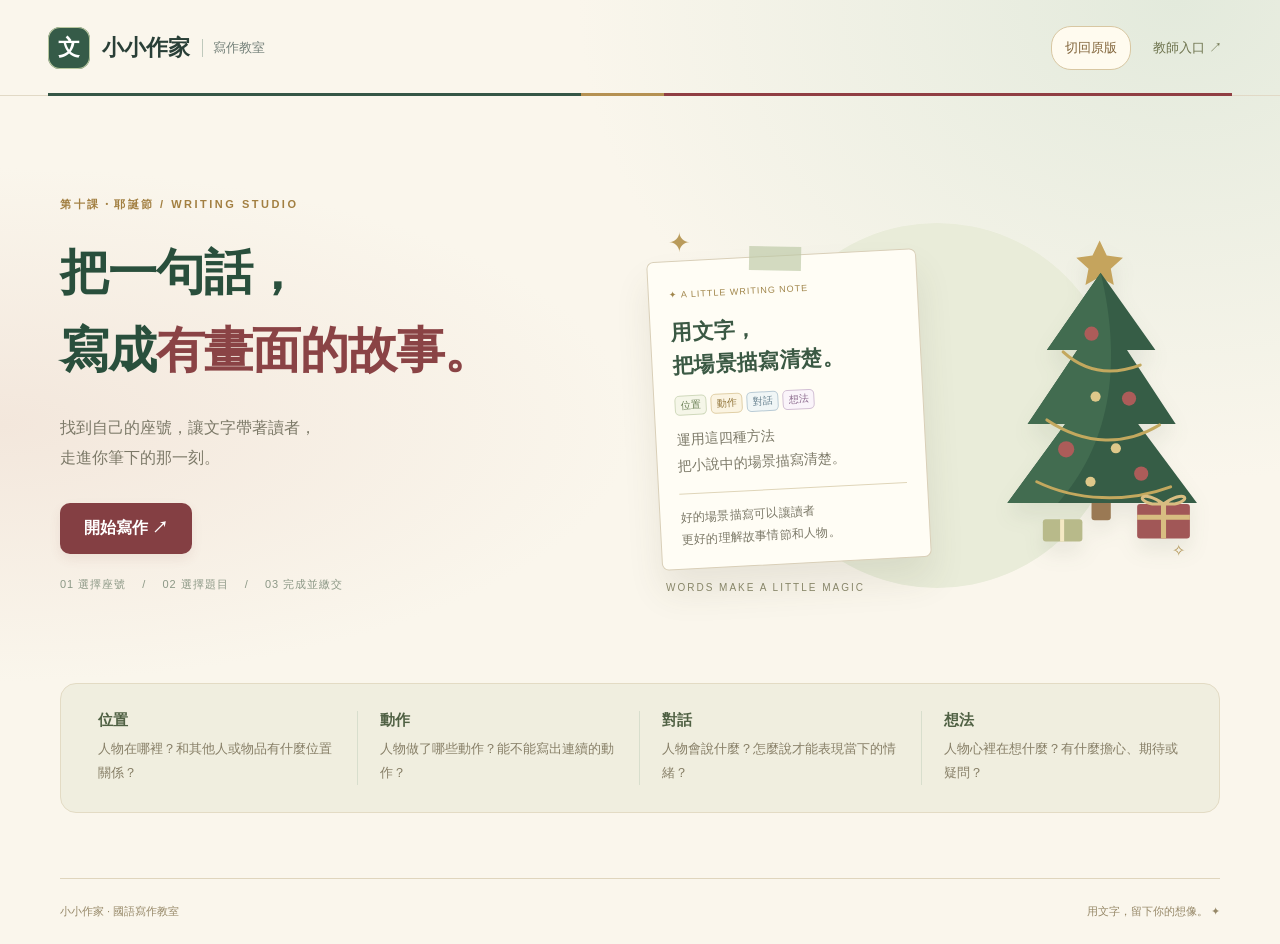
==== public/index.html @ 845360f6 "Add files via upload" ====
<!doctype html>
<html lang="zh-Hant">
<head><meta charset="utf-8"><meta name="viewport" content="width=device-width,initial-scale=1,viewport-fit=cover"><meta name="theme-color" content="#355b48"><title>小小作家・耶誕節寫作教室</title><meta name="description" content="運用位置、動作、對話、想法，完成有畫面的故事。"><link rel="stylesheet" href="./styles.css"></head>
<body class="christmas"><div class="app"><header><a href="#" onclick="event.preventDefault();home()"><span class="logo">文</span>小小作家 <small>寫作教室</small></a><div class="header-actions"><button class="theme-toggle" id="theme-toggle" onclick="toggleChristmas()">切回原版</button><button class="text-btn" onclick="teacherEntry()">教師入口 ↗</button></div></header><main><div id="global-message" class="alert" role="alert" hidden></div><div id="app"></div><noscript>請啟用瀏覽器 JavaScript 後再使用寫作教室。</noscript></main><footer><span>小小作家 · 國語寫作教室</span><span>用文字，留下你的想像。 ✦</span></footer></div><script type="module" src="./app.js"></script></body>
</html>
---- public/styles.css ----
*{box-sizing:border-box}body{margin:0;font-family:"Noto Sans TC","Microsoft JhengHei",sans-serif;color:#253f3a;background:#f7f7ef}button,input,textarea{font:inherit}button,a,input,textarea{touch-action:manipulation}button{cursor:pointer;border:0}button:disabled{opacity:.45;cursor:not-allowed}a{color:inherit;text-decoration:none}header{height:96px;max-width:1320px;margin:auto;padding:0 48px;display:flex;align-items:center;justify-content:space-between;border-bottom:1px solid #dfe4d8}header a{font-size:22px;font-weight:bold;display:flex;align-items:center;gap:12px}header small{font-size:13px;font-weight:normal;color:#74817a;padding-left:10px;border-left:1px solid #bfc9bc}.logo{background:#315b49;color:#fff;border-radius:12px;display:inline-grid;place-items:center;width:42px;height:42px;font-family:serif}.header-note{font-size:12px;color:#7b877a}.text-btn{background:none;color:#52705e;padding:10px;font-size:14px}.app{min-height:100vh}main{max-width:1240px;min-height:calc(100vh - 180px);margin:auto;padding:42px 40px 65px}h1{font-size:36px;line-height:1.5;letter-spacing:-1px;margin:12px 0}p{line-height:1.9;color:#788477}.eyebrow{font-size:11px;letter-spacing:2.5px;font-weight:bold;color:#7c8e6f}.hero{display:grid;grid-template-columns:1.08fr 1fr;align-items:center;min-height:510px;gap:38px}.hero h1{font-family:Georgia,"Microsoft JhengHei",serif;font-size:49px;line-height:1.6;margin:22px 0}.hero h1 span{color:#527b53}.hero p{font-size:16px;margin-bottom:30px}.primary,.secondary{border-radius:10px;padding:15px 24px;font-weight:bold;min-height:48px}.primary{background:#315b49;color:white;box-shadow:0 5px 12px #315b4912}.primary b{margin-left:36px}.secondary{background:#fff;border:1px solid #d7ded2;color:#41604b}.micro{font-size:11px;color:#8c9886;margin-top:23px;letter-spacing:1px}.illustration{position:relative;height:420px;display:grid;place-items:center}.orb{position:absolute;width:360px;height:360px;border-radius:50%;background:#e6ead7}.paper{width:330px;height:340px;background:#fffef8;box-shadow:0 24px 45px #42563817;border:1px solid #e0e3d7;transform:rotate(-7deg);padding:30px;position:relative;border-radius:6px}.paper-top{font-size:10px;letter-spacing:3px;color:#8f9d83;display:flex;justify-content:space-between;border-bottom:1px solid #e3e6db;padding-bottom:20px}.paper h2{font-size:21px;margin:27px 0 17px}.paper p{font-size:15px;line-height:2.3}.fake-line{height:1px;background:#e6e8de;margin:24px 0;width:95%}.fake-line.short{width:65%}.tag{position:absolute;padding:10px 22px;border-radius:7px;font-size:14px;box-shadow:0 5px 12px #3344330c;transform:rotate(7deg)}.tag1{top:50px;left:-40px;background:#d8e6ce}.tag2{right:-38px;top:140px;background:#f6dfac}.tag3{bottom:65px;left:-25px;background:#e2e7f0}.tag4{bottom:-10px;right:25px;background:#f3dcd2}.pencil{position:absolute;font-size:140px;color:#c59c4e;right:5px;bottom:25px;transform:rotate(-22deg)}.spark{position:absolute;top:10px;right:18px;font-size:45px;color:#a8b687}.bottom-strip{display:grid;grid-template-columns:repeat(4,1fr);background:#eef0e5;border:1px solid #e3e6da;border-radius:16px;padding:27px 15px;margin-top:35px}.bottom-strip div{padding:0 22px;border-right:1px solid #d8decd}.bottom-strip div:last-child{border:0}.bottom-strip b{display:block;font-size:15px;margin-bottom:7px}.bottom-strip span{font-size:11px;color:#839078}footer{display:flex;justify-content:space-between;max-width:1160px;margin:auto;border-top:1px solid #dfe4d8;padding:25px 0;color:#8b9583;font-size:11px}.section-head{display:flex;align-items:center;justify-content:space-between;gap:20px;margin:10px 0 28px}.section-head p{margin:4px 0}h3{font-size:17px;margin:30px 0 18px}h3 small{font-size:12px;font-weight:normal;color:#8b9583;margin-left:10px}.seat-grid{display:grid;grid-template-columns:repeat(9,1fr);gap:13px}.seat{padding:19px 5px;background:#fffef9;border:1px solid #dfe5d8;border-radius:12px;color:#3d594a;transition:transform .15s}.seat:hover{transform:translateY(-3px);border-color:#7b9771}.seat strong{font-size:27px;display:block;font-weight:500}.seat span{display:block;font-size:11px;margin-top:7px;color:#8d9987}.seat.submitted{background:#dfebd8;border-color:#b5cbaa}.seat.submitted span{color:#456e43}.seat.writing{background:#fff0d0;border-color:#ecd8a1}.code{display:flex;align-items:center;gap:15px;font-size:14px}input{border:1px solid #cbd4c3;border-radius:8px;padding:12px;background:white;color:#304f40}input:focus,textarea:focus{outline:3px solid #b8d3ab;outline-offset:2px}.demo{background:#eeefdf;color:#78825e;border-radius:8px;padding:12px 18px;font-size:13px;margin-bottom:20px}.writing-paper,.display-paper{background:#fffef9;border:1px solid #e0e4d8;border-radius:16px;padding:36px 45px;box-shadow:0 12px 35px #30493005}.writing-paper{font-size:22px;line-height:2.3}.blank{display:block;position:relative;margin:12px 0 20px}.blank>span{font-size:12px;line-height:1.5;background:#e4ecd9;color:#5b754c;padding:4px 10px;border-radius:5px;display:inline-block;margin-bottom:8px}.blank textarea{display:block;width:100%;border:1px solid #ccd8be;border-radius:9px;padding:12px 16px;background:#f7f9ef;color:#304d39;font-size:21px;line-height:1.7;resize:vertical}.blank textarea::placeholder{color:#a4ad9c;font-size:16px}.actions{display:flex;align-items:center;justify-content:flex-end;gap:16px;margin:24px 0}.save-note{margin-right:auto;font-size:13px;color:#7a8a6c}.success{color:#457147;font-weight:bold}details{margin-top:25px;padding:20px;background:#edf0e5;border-radius:12px}summary{cursor:pointer}.reading{font-family:Georgia,"Microsoft JhengHei",serif;font-size:clamp(24px,2.7vw,40px);line-height:2.15;white-space:pre-wrap;overflow-wrap:anywhere}mark{background:#e7efd6;color:inherit;padding:2px 0;box-decoration-break:clone}mark.plain{background:none}.login{max-width:470px;margin:70px auto;padding:40px;background:#fffef9;border:1px solid #e0e4d8;border-radius:18px}.login h1{font-size:30px}.login p{font-size:14px}.login label{display:block;font-size:13px;margin-top:30px}.login input{display:block;width:100%;margin:10px 0 24px}.login button{width:100%}.stats{display:grid;grid-template-columns:repeat(4,1fr);gap:15px;margin-bottom:28px}.stats div{background:#eeefdf;border-radius:12px;padding:20px}.stats strong{display:block;font-size:35px}.stats small{font-size:18px;font-weight:normal;color:#8e9b82}.stats span{font-size:12px;color:#7c8e6f}.legend{font-size:12px;color:#547c4b;margin-bottom:18px}.legend span{color:#b49347}.seat-badge{background:#315b49;color:white;border-radius:10px;font-size:28px;padding:8px 14px;margin-right:12px}.display-tools{display:flex;align-items:center;gap:24px;font-size:13px;margin-bottom:18px;color:#6c815f}.display-tools label{margin-left:auto}.display-paper{min-height:330px}.empty{text-align:center;padding:70px 15px;color:#94a087;font-size:22px}.empty p{font-size:14px}.release{font-size:12px;display:block;margin-left:auto;color:#9b8b79}.alert{padding:15px;background:#fff0e9;color:#9b4d32;border:1px solid #ebcdbd;border-radius:9px;margin-bottom:20px}.presentation header{height:65px}.presentation main{max-width:1440px}.presentation h1{font-size:30px}@media(min-width:1500px){.hero{min-height:590px}}@media(max-width:900px){header{padding:0 24px}.header-note{display:none}main{padding:30px 24px}.hero{gap:5px}.hero h1{font-size:36px}.paper{width:260px;height:310px;padding:24px}.orb{width:290px;height:290px}.pencil{font-size:100px;right:-10px}.seat-grid{grid-template-columns:repeat(7,1fr)}footer{margin:0 24px}.bottom-strip div{padding:0 12px}.bottom-strip span{line-height:1.7;display:block}}@media(max-width:650px){header{height:75px;padding:0 18px}header a{font-size:18px}header small{display:none}main{padding:26px 18px}.hero{grid-template-columns:1fr}.hero h1{font-size:36px}.illustration{height:350px}.hero-copy{padding:10px}.bottom-strip{grid-template-columns:1fr 1fr;gap:22px}.bottom-strip div:nth-child(2){border:0}.seat-grid{grid-template-columns:repeat(5,1fr);gap:9px}.seat{padding:14px 5px}.seat strong{font-size:24px}.section-head{align-items:flex-start;flex-direction:column}h1{font-size:28px}.code{align-items:flex-start;flex-direction:column}.code input{width:100%}.writing-paper,.display-paper{padding:22px}.writing-paper{font-size:20px}.stats{grid-template-columns:1fr 1fr}.display-tools{gap:8px;flex-wrap:wrap}.actions{flex-wrap:wrap}.save-note{width:100%}.login{margin:30px auto;padding:26px}footer{line-height:1.8;gap:20px}.reading{font-size:25px}}

.writing-paper{white-space:pre-wrap}.topic-grid{display:grid;grid-template-columns:repeat(3,1fr);gap:24px;margin:36px 0}.topic-card{text-align:left;border:1px solid #d8e1ce;border-radius:18px;padding:30px;background:#fffef9;color:#315b49;min-height:280px}.topic-card:hover{border-color:#79956c;background:#f0f4e6}.topic-card h2{line-height:1.6;font-size:24px;margin:20px 0}.topic-card p{font-size:14px;line-height:1.9}.topic-card>span:last-child{display:block;margin-top:26px;font-size:14px;font-weight:bold}@media(max-width:750px){.topic-grid{grid-template-columns:1fr}.topic-card{min-height:0}}.writing-paper{max-width:900px;margin:0 auto;padding:30px 38px;font-size:23px;line-height:1.95;white-space:pre-wrap;overflow-wrap:anywhere}.writing-paper .blank{display:block;margin:16px 0 24px;padding:18px 20px;background:#f1f5e9;border:1px solid #d7e2cb;border-radius:14px;white-space:normal}.writing-paper .blank:focus-within{border-color:#648357;box-shadow:0 0 0 3px #dce8d2}.writing-paper .blank>span{font-size:14px;margin:0 10px 10px 0;padding:5px 11px;background:#dfead2}.field-hint{display:block;color:#425c37;font-size:18px;font-weight:500;line-height:1.6;margin:0 0 12px}.writing-paper .blank textarea{box-sizing:border-box;display:block;width:100%;min-height:130px;background:#fffefb;border:1px solid #cbd8bf;padding:15px 17px;border-radius:9px;font-size:23px;line-height:1.7;resize:vertical;overflow:hidden;scroll-margin-block:110px 180px}.writing-paper .blank textarea::placeholder{font-size:18px;color:#8b9782}.writing-paper .blank textarea:focus{outline:2px solid #8da77d;outline-offset:2px}.writing-paper .blank textarea:disabled{opacity:1;background:#f7f8f3;color:#3f5739}.writing-actions{max-width:900px;margin:22px auto 28px;align-items:center}.writing-actions button{min-height:54px}.writing-preview{max-width:900px;margin:20px auto 40px;padding:18px 24px}.writing-preview summary{min-height:44px;display:flex;align-items:center;font-weight:600}.writing-preview .reading{font-size:24px;line-height:1.95;padding:16px 0}.writing-tip{max-width:900px;margin:0 auto 20px;background:#edf1e4;color:#60754e;border-radius:10px;padding:13px 18px;font-size:15px;line-height:1.7}@media(max-width:900px){.writing-paper{padding:25px 28px;font-size:22px}.writing-paper .blank textarea{font-size:22px}}@media(max-width:600px){.writing-paper{padding:20px 16px;font-size:21px}.writing-paper .blank{padding:14px 12px;margin:14px 0 22px}.writing-paper .blank textarea{font-size:21px;min-height:125px;padding:12px}.field-hint{font-size:17px}.writing-actions{justify-content:space-between;gap:12px}.writing-actions .primary{flex:1}.writing-preview{padding:14px 18px}.writing-preview .reading{font-size:22px}}
/* Compact article blanks with in-field prompts. */
.writing-paper{padding:28px 32px;font-size:22px;line-height:2.25}
.writing-paper .blank{display:inline-flex;align-items:center;vertical-align:middle;gap:7px;max-width:100%;margin:3px 4px;padding:0;background:transparent;border:0;border-radius:0;white-space:normal}
.writing-paper .blank:focus-within{border:0;box-shadow:none}
.writing-paper .blank>span{flex:none;margin:0;padding:0;background:transparent;color:#8b9484;font-size:12px;line-height:1.4}
.writing-paper .blank textarea{display:inline-block;box-sizing:border-box;width:330px;max-width:calc(100vw - 145px);min-height:44px;padding:5px 8px;border:0;border-bottom:1px dashed #a8b69b;border-radius:0;background:transparent;font-size:21px;line-height:1.6;resize:vertical;overflow:hidden}
.writing-paper .blank textarea::placeholder{font-size:17px;color:#929d87}
.writing-paper .blank textarea:focus{outline:2px solid #adc49d;outline-offset:1px;background:#fbfcf7;border-radius:4px}
.writing-paper .blank textarea:disabled{background:transparent;color:#3f5739}
@media(max-width:600px){.writing-paper{padding:18px 16px;font-size:20px;line-height:2.2}.writing-paper .blank{margin:2px 0;gap:5px;padding:0}.writing-paper .blank textarea{width:285px;max-width:calc(100vw - 118px);min-height:44px;padding:5px 6px;font-size:20px}.writing-paper .blank textarea::placeholder{font-size:16px}}

/* Small category badges above the left edge of each blank. */
.writing-paper .blank{position:relative;display:inline-flex;gap:0;margin:17px 4px 3px;vertical-align:middle}
.writing-paper .blank>span{position:absolute;left:3px;top:-16px;z-index:1;display:inline-block;margin:0;padding:2px 7px;border:1px solid;border-radius:5px;font-size:12px;font-weight:500;line-height:1.35;white-space:nowrap;letter-spacing:.04em}
.writing-paper .blank[data-kind="位置"]>span{color:#55734e;border-color:#adc5a2;background:#f4f8ef}
.writing-paper .blank[data-kind="動作"]>span{color:#977135;border-color:#d7be8c;background:#fff9ec}
.writing-paper .blank[data-kind="對話"]>span{color:#5b7195;border-color:#aebfd6;background:#f2f6fc}
.writing-paper .blank[data-kind="想法"]>span{color:#86618e;border-color:#cbb3d1;background:#faf3fb}
@media(max-width:600px){.writing-paper .blank{margin:17px 1px 3px;gap:0}.writing-paper .blank>span{font-size:11px;padding:2px 6px;top:-15px}}

/* A reversible Christmas theme; the original style remains available. */
.theme-toggle{border:1px solid #cbd5c3;border-radius:20px;background:#fffef8;padding:9px 13px;font-size:12px;color:#476445;white-space:nowrap}
.header-actions{display:flex;align-items:center;gap:12px}
.holiday-only{display:none}
body.christmas{color:#293f37;background:#faf6ec;background-image:radial-gradient(ellipse at 92% 0%,#e3eadc 0,transparent 36%),radial-gradient(ellipse at 0% 45%,#f3e7dc 0,transparent 35%)}
.christmas header{border-color:#e1d9c6;position:relative}
.christmas header::before{content:"";position:absolute;height:3px;background:linear-gradient(90deg,#355646 0 45%,#b59152 45% 52%,#903e43 52% 100%);bottom:-1px;left:48px;right:48px}
.christmas .logo{background:#355b48;box-shadow:inset 0 0 0 1px #b7c69e}
.christmas .primary{background:#843f43;box-shadow:0 5px 12px #843f4317}
.christmas .primary:hover{background:#70353a}
.christmas .secondary{background:#fffcf4;border-color:#d6cfb9;color:#3c5f48}
.christmas .text-btn{color:#6e744e}
.christmas .eyebrow{color:#a27f41}
.christmas .hero h1{color:#294f3c}
.christmas .hero h1 span{color:#8a4345}
.christmas .hero p{color:#7c7968}
.christmas .bottom-strip{background:#f0eedf;border-color:#e3dbc4}
.christmas .bottom-strip b{color:#506144}
.christmas .bottom-strip span{color:#877f67}
.christmas .theme-toggle{background:#fffbef;border-color:#d8c7a2;color:#81643a}
.christmas .seat{background:#fffdf7;border-color:#dfd8c4}
.christmas .seat:hover{border-color:#a38953;background:#f7f2e6}
.christmas .seat.submitted{background:#e3eddb;border-color:#b7c8a7}
.christmas .seat.writing{background:#f8ebd8;border-color:#d8bb89}
.christmas .topic-card{background:#fffdf7;border-color:#ddd5c0;border-top:3px solid #678268}
.christmas .topic-card:nth-child(2){border-top-color:#a16b62}
.christmas .topic-card:nth-child(3){border-top-color:#b69b62}
.christmas .topic-card:hover{background:#f8f3e7}
.christmas .writing-paper,.christmas .display-paper{background:#fffef9;border-color:#ded7c4;box-shadow:0 10px 34px #75664708}
.christmas .writing-paper{border-top:3px solid #637e60}
.christmas .writing-tip,.christmas .demo{background:#f0eddd;color:#817554}
.christmas .stats div,.christmas details{background:#eeefdf}
.christmas mark{background:#e8eed7}
.christmas footer{border-color:#dfd5bd;color:#978969}
.christmas .holiday-only{display:inline}
.christmas .everyday-only{display:none}
.holiday-art{display:none;position:relative;height:430px;width:100%}
.christmas .everyday-art{display:none}
.christmas .holiday-art{display:block}
.holiday-halo{position:absolute;width:345px;height:345px;background:#e9ecd9;border-radius:50%;top:40px;left:50%;transform:translateX(-50%)}
.holiday-tree{position:absolute;width:230px;height:325px;right:-4px;top:16px;filter:drop-shadow(0 16px 14px #334e3220)}
.holiday-note{position:absolute;width:260px;height:280px;background:#fffdf5;left:4px;top:102px;transform:rotate(-7deg);border:1px solid #d9cfb8;border-radius:7px;box-shadow:0 22px 35px #4b52301a;padding:26px}
.holiday-note:before{content:"";position:absolute;width:70px;height:24px;background:#bdc9a6a8;left:90px;top:-10px;transform:rotate(4deg)}
.holiday-note small{color:#a0854a;font-size:10px;letter-spacing:2px}
.holiday-note h2{color:#3b5944;font-size:21px;line-height:1.6;margin:24px 0 14px}
.holiday-note p{font-size:14px;line-height:2.2;color:#87836e}
.holiday-note .fake-line{background:#e0dfcc;margin:16px 0}
.holiday-seal{position:absolute;bottom:19px;right:20px;color:#a35555;font-size:28px}
.holiday-star{position:absolute;color:#b99b5b;font-size:27px;left:14px;top:44px}
.holiday-star.second{font-size:16px;left:auto;right:35px;top:358px}
.holiday-caption{position:absolute;bottom:8px;left:12px;color:#8b896c;font-size:10px;letter-spacing:2px}
@media(max-width:900px){.holiday-note{width:225px;left:0;padding:22px}.holiday-tree{width:200px;right:-16px}.holiday-halo{width:290px;height:290px;top:58px}.header-actions{gap:5px}.christmas header::before{left:24px;right:24px}}
@media(max-width:650px){.header-actions .text-btn{font-size:11px;padding:8px 3px}.theme-toggle{font-size:11px;padding:8px 9px}header a{gap:7px;font-size:16px}.holiday-art{height:370px;max-width:365px;margin:auto}.holiday-tree{right:0;width:200px;top:4px}.holiday-note{top:86px;height:250px;left:8px}.holiday-halo{top:30px}.holiday-caption{bottom:-3px}.holiday-note h2{font-size:19px}.christmas header::before{left:18px;right:18px}}

/* Fonts are scoped to story text, leaving navigation and labels unchanged. */
.writing-paper,.writing-paper .blank textarea,.display-paper .reading,.writing-preview .reading{font-family:"DFKai-SB","BiauKai","標楷體","KaiTi","STKaiti",serif}
.writing-paper .blank>span{font-family:"Noto Sans TC","Microsoft JhengHei",sans-serif}
.bottom-strip span{font-size:13px;line-height:1.85;display:block}
.dashboard-heading{display:flex;align-items:center;justify-content:space-between;gap:20px;margin-bottom:24px}
.dashboard-heading p{margin-bottom:0}
.dashboard-heading .secondary{flex:none}
.holiday-note{width:328px;height:auto;min-height:350px;left:-15px;top:53px;transform:rotate(-4deg);padding:27px 27px 24px}
.holiday-note:before{left:125px}
.holiday-note h2{font-size:23px;margin:17px 0 15px;line-height:1.45;letter-spacing:.02em}
.holiday-note .note-skills{display:flex;gap:6px;flex-wrap:wrap;margin:0 0 15px}
.note-skills span{font-size:11px;border:1px solid #d0d9bc;border-radius:5px;padding:3px 7px;color:#657b50;background:#f5f6e8}
.note-skills span:nth-child(2){border-color:#e0cfa6;color:#917439;background:#fbf4e2}
.note-skills span:nth-child(3){border-color:#b9cbd5;color:#637e8c;background:#f0f6f6}
.note-skills span:nth-child(4){border-color:#d2bfd4;color:#8b6a8d;background:#faf4fa}
.holiday-note p{font-size:14px;line-height:1.9;margin:0 0 11px;color:#6c715d}
.holiday-note p strong{color:#456149;font-weight:600}
.holiday-note .note-closing{border-top:1px solid #dfd5b9;padding-top:12px;margin:15px 0 0;font-size:12px;letter-spacing:.02em;color:#997b40}
.holiday-note .holiday-seal{right:20px;bottom:16px;font-size:22px}
.christmas .holiday-art{height:450px}
.christmas .holiday-tree{right:-17px}
@media(max-width:1000px) and (min-width:651px){.christmas .hero{grid-template-columns:1fr}.christmas .hero-copy{text-align:center}.christmas .holiday-art{width:480px;max-width:100%;margin:0 auto}.christmas .holiday-note{left:0}.christmas .holiday-tree{right:-5px}}
@media(max-width:650px){.christmas .holiday-art{height:455px;max-width:370px}.christmas .holiday-note{width:calc(100% - 46px);left:2px;top:56px;padding:24px 22px;min-height:350px}.holiday-note h2{font-size:22px}.holiday-note p{font-size:14px}.holiday-note:before{left:110px}.christmas .holiday-tree{width:185px;right:-6px;top:0}.christmas .holiday-caption{bottom:0}.holiday-star.second{top:419px}.bottom-strip{gap:22px 12px}.bottom-strip span{font-size:12px}.dashboard-heading{align-items:flex-start}.dashboard-heading h1{font-size:25px}.dashboard-heading .secondary{padding:12px 15px;font-size:13px}}

.christmas .holiday-art{height:515px}.holiday-note .holiday-seal{display:none}@media(max-width:650px){.christmas .holiday-art{height:530px}.holiday-star.second{top:470px}}

.proper-name{text-decoration-line:underline;text-decoration-style:solid;text-decoration-thickness:1px;text-underline-offset:.18em;text-decoration-skip-ink:none}
.self-check{max-width:900px;margin:22px auto 6px;padding:15px 18px 8px;border:1px solid #dce1ce;border-radius:10px;background:#fbfcf6;font-family:"Noto Sans TC","Microsoft JhengHei",sans-serif}
.self-check legend{font-size:15px;font-weight:600;color:#4c6544;padding:0 7px}
.self-check legend small{font-size:12px;color:#869174;font-weight:400;margin-left:8px}
.check-grid{display:grid;grid-template-columns:1fr 1fr;column-gap:20px}
.check-grid label{display:flex;align-items:center;gap:9px;font-size:14px;line-height:1.6;min-height:44px;cursor:pointer;color:#506048}
.check-grid input{appearance:auto;width:19px;height:19px;min-width:19px;margin:0;padding:0;accent-color:#55764a;cursor:pointer}
.submit-reminder{max-width:900px;margin:10px auto 0;padding:11px 16px;background:#fff1e4;border:1px solid #d6b08b;border-radius:7px;color:#96572e;font-size:14px;line-height:1.7}
.submit-reminder[hidden]{display:none}
.christmas .hero{grid-template-columns:minmax(0,1fr) minmax(0,1fr);gap:28px}
.christmas .hero-copy{text-align:left;min-width:0}
.christmas .holiday-art{width:100%;min-width:0;margin:0;height:435px}
.christmas .holiday-note{width:min(310px,calc(100% - 28px));min-height:0;left:0;top:55px;padding:25px 24px 20px}
.holiday-note h2{font-size:23px;margin:17px 0 17px}
.holiday-note .note-methods{font-size:16px;line-height:1.95;color:#526747;margin-top:17px}
.holiday-note .note-closing{font-size:14px;line-height:1.95;padding-top:15px;margin-top:18px;color:#8b754b}
.christmas .holiday-tree{right:-8px;top:5px;width:210px}
.christmas .holiday-halo{max-width:100%}
@media(min-width:651px) and (max-width:1000px){.christmas .hero{grid-template-columns:minmax(0,1fr) minmax(0,1fr);gap:20px}.christmas .hero-copy{text-align:left}.christmas .hero h1{font-size:34px}.christmas .holiday-art{width:100%;height:445px}.christmas .holiday-note{left:0;width:calc(100% - 12px);padding:24px 20px}.christmas .holiday-tree{right:-13px;width:175px;top:2px}.holiday-note h2{font-size:22px}.holiday-note .note-methods{font-size:15px}.holiday-note .note-closing{font-size:13px}}
@media(max-width:650px){.check-grid{grid-template-columns:1fr}.self-check{padding:12px 13px 5px}.self-check legend small{display:block;margin:5px 0 0}.christmas .hero{grid-template-columns:minmax(0,1fr) minmax(0,1fr);gap:12px}.christmas .hero-copy{padding:0}.christmas .hero h1{font-size:clamp(23px,4.8vw,31px);line-height:1.65;letter-spacing:-.5px}.christmas .hero p{font-size:12px;line-height:1.9}.christmas .hero .eyebrow{font-size:9px;letter-spacing:1px}.christmas .hero .primary{font-size:13px;padding:12px 15px}.christmas .micro{font-size:9px;line-height:1.9;letter-spacing:0}.christmas .holiday-art{height:440px;max-width:none}.christmas .holiday-note{width:100%;left:0;top:70px;padding:20px 12px 16px;transform:rotate(-3deg)}.holiday-note h2{font-size:18px;line-height:1.6;margin:16px 0 12px}.holiday-note small{font-size:8px;letter-spacing:.7px}.holiday-note .note-skills{gap:4px}.note-skills span{font-size:10px;padding:2px 5px}.holiday-note .note-methods{font-size:12px;line-height:1.9;margin-top:13px}.holiday-note .note-closing{font-size:11px;line-height:1.9;margin-top:12px;padding-top:10px}.christmas .holiday-tree{width:140px;right:-10px;top:8px}.holiday-note:before{left:35%;width:50px;height:20px}.holiday-star,.holiday-star.second,.holiday-caption{display:none}}

/* Keep the note and tree in separate parts of the illustration. */
.christmas .holiday-art{position:relative;height:420px;isolation:isolate}
.christmas .holiday-note{left:0;top:72px;width:59%;max-width:270px;min-height:0;padding:22px 20px 18px;z-index:2;transform:rotate(-3deg)}
.christmas .holiday-tree{right:-1%;top:28px;width:43%;height:auto;z-index:1;filter:drop-shadow(0 12px 10px #334e3215)}
.christmas .holiday-halo{width:90%;height:auto;aspect-ratio:1;max-width:365px;top:40px;z-index:0}
.christmas .holiday-note h2{font-size:21px;line-height:1.55;margin:15px 0 14px}
.christmas .holiday-note .note-methods{font-size:14px;line-height:1.85;margin:12px 0 0}
.christmas .holiday-note .note-closing{font-size:12px;line-height:1.85;margin:14px 0 0;padding-top:12px}
.christmas .holiday-note small{font-size:9px;letter-spacing:1px}
.christmas .holiday-note:before{width:52px;left:38%}
.christmas .holiday-note .note-skills{gap:4px;margin-bottom:10px}
.christmas .note-skills span{font-size:10px;padding:2px 5px}
.christmas .holiday-caption{bottom:10px}
@media(min-width:651px) and (max-width:1000px){.christmas .holiday-art{height:410px}.christmas .holiday-note{width:60%;padding:20px 15px 16px;left:0;top:72px}.christmas .holiday-tree{width:43%;right:-2%;top:35px}.christmas .holiday-note h2{font-size:19px}.christmas .holiday-note .note-methods{font-size:13px}.christmas .holiday-note .note-closing{font-size:12px}}
@media(max-width:650px){.christmas .holiday-art{height:410px}.christmas .holiday-note{width:64%;top:92px;left:0;padding:17px 10px 13px}.christmas .holiday-tree{width:45%;right:-4%;top:40px}.christmas .holiday-note h2{font-size:15px;line-height:1.6;margin:12px 0}.christmas .holiday-note small{font-size:7px;letter-spacing:.4px}.christmas .holiday-note .note-methods{font-size:11px}.christmas .holiday-note .note-closing{font-size:10px}.christmas .note-skills span{font-size:9px;padding:2px 4px}.christmas .holiday-note .note-skills{gap:3px}.christmas .holiday-halo{top:90px}}
/* Final desktop/tablet usability rules. */
[hidden]{display:none!important}
button,.theme-toggle,.text-btn{min-height:44px}
main,header,.hero-copy,.topic-card,.section-head>div{min-width:0}
button,input,textarea{font-size:max(16px,1em)}
.theme-toggle,.text-btn{font-size:13px}
.code input{min-height:48px;max-width:100%;font-size:18px}
.connection-status{padding:12px 16px;border-radius:8px;background:#edf1e4;color:#58704d;font-size:14px;line-height:1.7;margin-top:14px}
.teacher-status{font-size:13px;line-height:1.7;color:#7b876c;margin:8px 0 16px;min-height:22px}
.dashboard-heading .header-actions{flex-wrap:wrap}
.writing-paper .blank textarea{scroll-margin-block:100px 170px}
.writing-actions{padding-bottom:env(safe-area-inset-bottom)}
.writing-actions .save-note{line-height:1.8}
.alert .secondary{margin:10px 0 0 12px}
@media(min-width:651px) and (max-width:900px){.section-head h1{font-size:29px}.section-head .secondary{flex-shrink:0}.topic-grid{gap:16px}.topic-card{padding:22px}.topic-card h2{font-size:22px}}
@media(max-width:650px){header{height:auto;min-height:82px;gap:10px;flex-wrap:wrap;padding-block:12px}.header-actions{gap:7px}header .theme-toggle,header .text-btn{font-size:12px}.writing-actions .save-button{flex:0 0 auto}.writing-actions .submit-button{flex:1;min-width:170px}.dashboard-heading{flex-direction:column;align-items:flex-start}.dashboard-heading .header-actions{width:100%}.display-tools{gap:12px;align-items:center}.display-tools label{margin-left:0}}
@media(prefers-reduced-motion:reduce){*{scroll-behavior:auto!important;transition:none!important}}
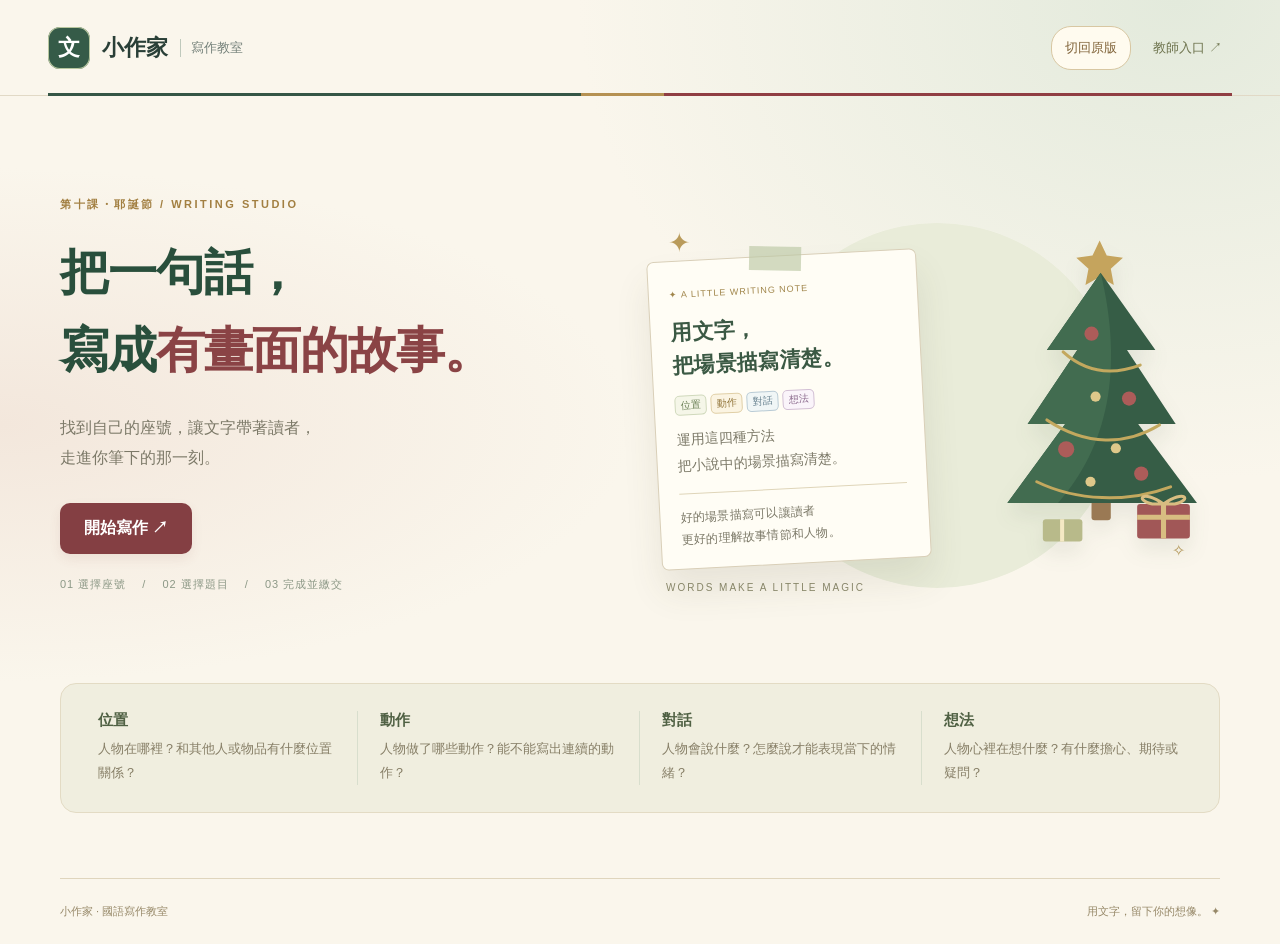
==== commit 3b694f60: "Add files via upload" ====
--- a/public/index.html
+++ b/public/index.html
@@ -1,5 +1,5 @@
 <!doctype html>
 <html lang="zh-Hant">
-<head><meta charset="utf-8"><meta name="viewport" content="width=device-width,initial-scale=1,viewport-fit=cover"><meta name="theme-color" content="#355b48"><title>小小作家・耶誕節寫作教室</title><meta name="description" content="運用位置、動作、對話、想法，完成有畫面的故事。"><link rel="stylesheet" href="./styles.css"></head>
-<body class="christmas"><div class="app"><header><a href="#" onclick="event.preventDefault();home()"><span class="logo">文</span>小小作家 <small>寫作教室</small></a><div class="header-actions"><button class="theme-toggle" id="theme-toggle" onclick="toggleChristmas()">切回原版</button><button class="text-btn" onclick="teacherEntry()">教師入口 ↗</button></div></header><main><div id="global-message" class="alert" role="alert" hidden></div><div id="app"></div><noscript>請啟用瀏覽器 JavaScript 後再使用寫作教室。</noscript></main><footer><span>小小作家 · 國語寫作教室</span><span>用文字，留下你的想像。 ✦</span></footer></div><script type="module" src="./app.js"></script></body>
+<head><meta charset="utf-8"><meta name="viewport" content="width=device-width,initial-scale=1,viewport-fit=cover"><meta name="theme-color" content="#355b48"><title>小作家・耶誕節寫作教室</title><meta name="description" content="運用位置、動作、對話、想法，完成有畫面的故事。"><link rel="stylesheet" href="./styles.css?v=20261118-display-01"></head>
+<body class="christmas"><div class="app"><header><a href="#" onclick="event.preventDefault();home()"><span class="logo">文</span>小作家 <small>寫作教室</small></a><div class="header-actions"><button class="theme-toggle" id="theme-toggle" onclick="toggleChristmas()">切回原版</button><button class="text-btn" onclick="teacherEntry()">教師入口 ↗</button></div></header><main><div id="global-message" class="alert" role="alert" hidden></div><div id="app"></div><noscript>請啟用瀏覽器 JavaScript 後再使用寫作教室。</noscript></main><footer><span>小作家 · 國語寫作教室</span><span>用文字，留下你的想像。 ✦</span></footer></div><script type="module" src="./app.js?v=20261118-display-01"></script></body>
 </html>
--- a/public/styles.css
+++ b/public/styles.css
@@ -154,3 +154,16 @@
 @media(min-width:651px) and (max-width:900px){.section-head h1{font-size:29px}.section-head .secondary{flex-shrink:0}.topic-grid{gap:16px}.topic-card{padding:22px}.topic-card h2{font-size:22px}}
 @media(max-width:650px){header{height:auto;min-height:82px;gap:10px;flex-wrap:wrap;padding-block:12px}.header-actions{gap:7px}header .theme-toggle,header .text-btn{font-size:12px}.writing-actions .save-button{flex:0 0 auto}.writing-actions .submit-button{flex:1;min-width:170px}.dashboard-heading{flex-direction:column;align-items:flex-start}.dashboard-heading .header-actions{width:100%}.display-tools{gap:12px;align-items:center}.display-tools label{margin-left:0}}
 @media(prefers-reduced-motion:reduce){*{scroll-behavior:auto!important;transition:none!important}}
+
+/* Answer colors are shared by student previews and teacher displays. */
+.display-answer{display:inline;white-space:inherit}
+.display-answer-start{display:inline-block;position:relative;vertical-align:baseline;white-space:inherit}
+.display-answer[data-kind="位置"],mark.answer-highlight[data-kind="位置"]{--answer-bg:#e3eedc;--answer-ink:#55734e;--answer-border:#adc5a2;--badge-bg:#f4f8ef}
+.display-answer[data-kind="動作"],mark.answer-highlight[data-kind="動作"]{--answer-bg:#faedcc;--answer-ink:#977135;--answer-border:#d7be8c;--badge-bg:#fff9ec}
+.display-answer[data-kind="對話"],mark.answer-highlight[data-kind="對話"]{--answer-bg:#e2edf9;--answer-ink:#5b7195;--answer-border:#aebfd6;--badge-bg:#f2f6fc}
+.display-answer[data-kind="想法"],mark.answer-highlight[data-kind="想法"]{--answer-bg:#efe3f4;--answer-ink:#86618e;--answer-border:#cbb3d1;--badge-bg:#faf3fb}
+.reading mark.answer-highlight{background-color:var(--answer-bg,#e8eed7);color:inherit;-webkit-box-decoration-break:clone;box-decoration-break:clone}
+.reading mark.answer-highlight.plain{background:transparent}
+.display-label{position:absolute;left:0;top:-20px;display:inline-block;white-space:nowrap;border:1px solid var(--answer-border,#adc5a2);border-radius:6px;padding:4px 10px;font:500 18px/1.25 "Noto Sans TC","Microsoft JhengHei",sans-serif;letter-spacing:.03em;color:var(--answer-ink,#55734e);background:var(--badge-bg,#f4f8ef);z-index:1}
+.display-label[hidden]{display:none!important}
+@media(max-width:650px){.display-label{font-size:16px;padding:3px 9px;top:-17px}}
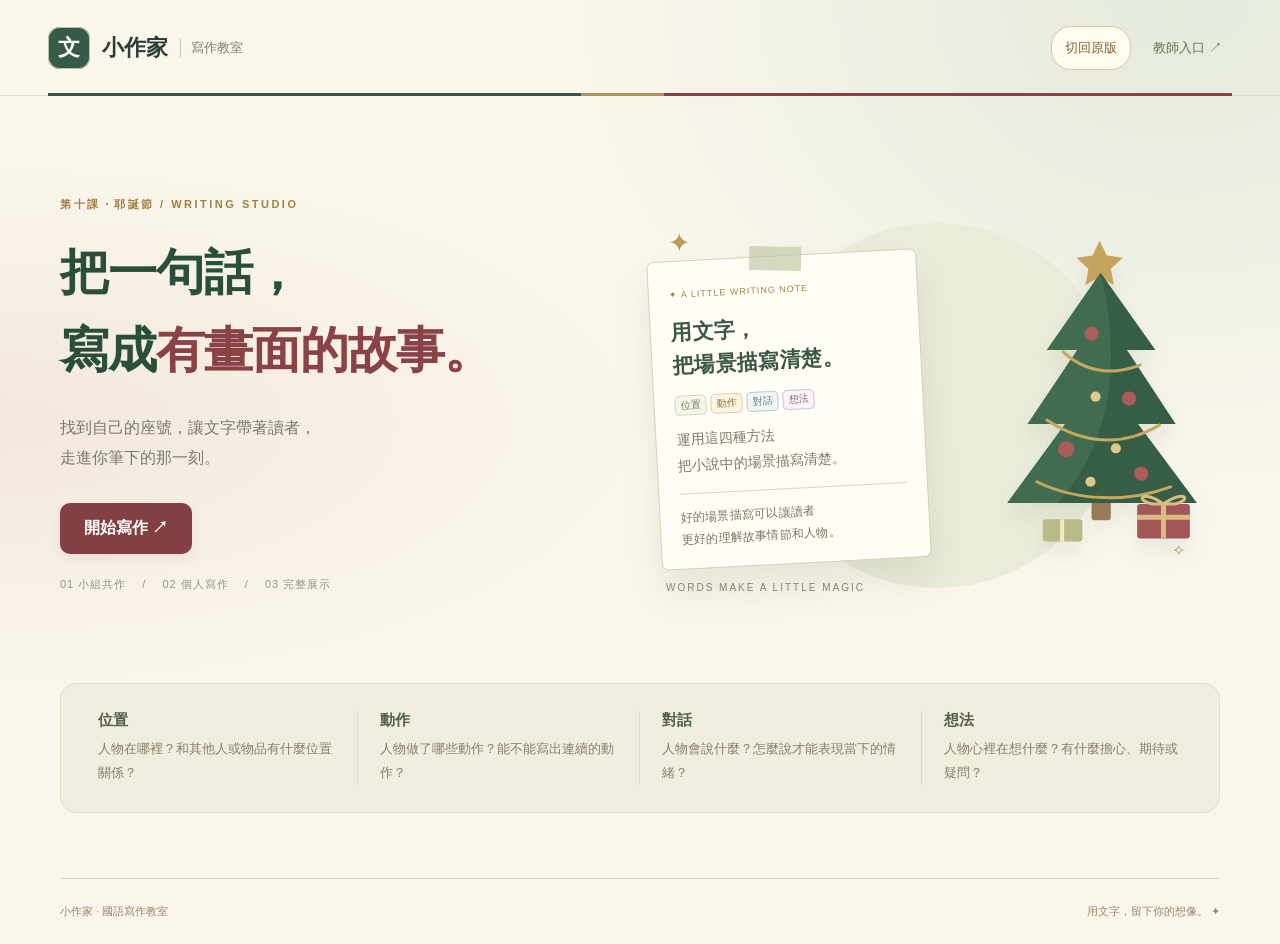
==== commit 0c2c45a3: "Add files via upload" ====
--- a/public/index.html
+++ b/public/index.html
@@ -1,5 +1,15 @@
 <!doctype html>
 <html lang="zh-Hant">
-<head><meta charset="utf-8"><meta name="viewport" content="width=device-width,initial-scale=1,viewport-fit=cover"><meta name="theme-color" content="#355b48"><title>小作家・耶誕節寫作教室</title><meta name="description" content="運用位置、動作、對話、想法，完成有畫面的故事。"><link rel="stylesheet" href="./styles.css?v=20261118-display-01"></head>
-<body class="christmas"><div class="app"><header><a href="#" onclick="event.preventDefault();home()"><span class="logo">文</span>小作家 <small>寫作教室</small></a><div class="header-actions"><button class="theme-toggle" id="theme-toggle" onclick="toggleChristmas()">切回原版</button><button class="text-btn" onclick="teacherEntry()">教師入口 ↗</button></div></header><main><div id="global-message" class="alert" role="alert" hidden></div><div id="app"></div><noscript>請啟用瀏覽器 JavaScript 後再使用寫作教室。</noscript></main><footer><span>小作家 · 國語寫作教室</span><span>用文字，留下你的想像。 ✦</span></footer></div><script type="module" src="./app.js?v=20261118-display-01"></script></body>
+<head><meta charset="utf-8"><meta name="viewport" content="width=device-width,initial-scale=1,viewport-fit=cover"><meta name="theme-color" content="#355b48"><title>小作家・耶誕節寫作教室</title><meta name="description" content="運用位置、動作、對話、想法，完成有畫面的故事。"><link rel="stylesheet" href="./styles.css?v=20261118-text-connection-05"></head>
+<body class="christmas"><div class="app"><header><a href="#" onclick="event.preventDefault();if(window.home)home()"><span class="logo">文</span>小作家 <small>寫作教室</small></a><div class="header-actions"><button class="theme-toggle" id="theme-toggle" data-boot-control disabled onclick="toggleChristmas()">切回原版</button><button class="text-btn" data-boot-control disabled onclick="teacherEntry()">教師入口 ↗</button></div></header><main><div id="global-message" class="alert" role="alert" hidden></div><div id="startup-status" class="connection-status" role="status">寫作教室載入中，請稍候…</div><div id="app"><div class="hero"><div class="hero-copy"><span class="eyebrow"><span class="everyday-only">OUR LITTLE WRITING STUDIO</span><span class="holiday-only">第十課・耶誕節 / WRITING STUDIO</span></span><h1>把一句話，<br>寫成<span>有畫面的故事。</span></h1><p>找到自己的座號，讓文字帶著讀者，<br>走進你筆下的那一刻。</p><button disabled aria-disabled="true" class="primary">開始寫作 ↗</button><div class="micro">01 小組共作　 /　 02 個人寫作　 /　 03 完整展示</div></div><div class="illustration everyday-art"><div class="orb"></div><div class="paper"><div class="paper-top">STORY NOTE ✦</div><h2>故事，從這裡開始。</h2><p>用位置、動作、對話與想法，<br>寫出有畫面的故事。</p><div class="fake-line"></div><div class="fake-line short"></div><span class="tag tag1">位置</span><span class="tag tag2">動作</span><span class="tag tag3">對話</span><span class="tag tag4">想法</span></div></div><div class="holiday-art"><div class="holiday-halo"></div><svg class="holiday-tree" viewBox="0 0 240 340" aria-hidden="true" xmlns="http://www.w3.org/2000/svg"><path d="M116 29l7 15 16 2-12 11 3 16-14-8-14 8 3-16-12-11 16-2z" fill="#c5a45d"/><rect x="108" y="253" width="19" height="52" rx="3" fill="#9a7954"/><path d="M117 61L64 137h30l-49 73h37l-57 78h187l-58-78h37l-48-73h28z" fill="#365d46"/><path d="M117 61L64 137h30l-49 73h37l-57 78h50c49-55 65-131 42-227" fill="#426c50"/><path d="M80 139c23 21 49 23 76 13M64 206c39 26 78 25 111 5M54 267c39 19 89 21 132 5" fill="none" stroke="#c3a85e" stroke-width="3" stroke-linecap="round"/><g fill="#ac5c59"><circle cx="108" cy="121" r="7"/><circle cx="145" cy="185" r="7"/><circle cx="83" cy="235" r="8"/><circle cx="157" cy="259" r="7"/></g><g fill="#dfc88a"><circle cx="112" cy="183" r="5"/><circle cx="132" cy="234" r="5"/><circle cx="107" cy="267" r="5"/></g><rect x="153" y="289" width="52" height="34" rx="3" fill="#a15757"/><path d="M179 289v34M153 302h52" stroke="#d8bd81" stroke-width="5"/><path d="M179 289c-21-15-29-4-11 0zm0 0c21-15 29-4 11 0z" fill="none" stroke="#d8bd81" stroke-width="3"/><rect x="60" y="304" width="39" height="22" rx="3" fill="#b8ba8a"/><path d="M79 304v22" stroke="#f5e9c4" stroke-width="4"/></svg><div class="holiday-note"><small>✦ A LITTLE WRITING NOTE</small><h2>用文字，<br>把場景描寫清楚。</h2><div class="note-skills"><span>位置</span><span>動作</span><span>對話</span><span>想法</span></div><p class="note-methods">運用這四種方法<br>把小說中的場景描寫清楚。</p><p class="note-closing">好的場景描寫可以讓讀者<br>更好的理解故事情節和人物。</p></div><span class="holiday-star">✦</span><span class="holiday-star second">✧</span><span class="holiday-caption">WORDS MAKE A LITTLE MAGIC</span></div></div><section class="bottom-strip"><div><b>位置</b><span>人物在哪裡？和其他人或物品有什麼位置關係？</span></div><div><b>動作</b><span>人物做了哪些動作？能不能寫出連續的動作？</span></div><div><b>對話</b><span>人物會說什麼？怎麼說才能表現當下的情緒？</span></div><div><b>想法</b><span>人物心裡在想什麼？有什麼擔心、期待或疑問？</span></div></section></div><noscript>請啟用瀏覽器 JavaScript 後再使用寫作教室。</noscript></main><footer><span>小作家 · 國語寫作教室</span><span>用文字，留下你的想像。 ✦</span></footer></div><script>(function(){
+ window.__WRITER_READY__=false;
+ window.__writerStartupError=function(){
+  if(window.__WRITER_READY__)return;
+  var status=document.getElementById('startup-status');
+  if(status){status.hidden=false;status.innerHTML='寫作教室尚未載入完成，請檢查網路後<a class="text-btn" href="./?retry=20261118-text-connection-05">重新載入</a>。';}
+ };
+ window.addEventListener('error',function(e){if(!window.__WRITER_READY__&&(e.target&&e.target.tagName==='SCRIPT'||e.error))window.__writerStartupError();},true);
+ window.addEventListener('unhandledrejection',function(){if(!window.__WRITER_READY__)window.__writerStartupError();});
+ setTimeout(function(){if(!window.__WRITER_READY__)window.__writerStartupError();},8000);
+})();</script><script defer src="./app.bundle.js?v=20261118-text-connection-05"></script></body>
 </html>
--- a/public/styles.css
+++ b/public/styles.css
@@ -167,3 +167,16 @@
 .display-label{position:absolute;left:0;top:-20px;display:inline-block;white-space:nowrap;border:1px solid var(--answer-border,#adc5a2);border-radius:6px;padding:4px 10px;font:500 18px/1.25 "Noto Sans TC","Microsoft JhengHei",sans-serif;letter-spacing:.03em;color:var(--answer-ink,#55734e);background:var(--badge-bg,#f4f8ef);z-index:1}
 .display-label[hidden]{display:none!important}
 @media(max-width:650px){.display-label{font-size:16px;padding:3px 9px;top:-17px}}
+
+/* Seven classroom groups */
+.group-grid{display:grid;grid-template-columns:repeat(4,minmax(0,1fr));gap:16px;margin:28px 0 34px}.group-card{display:flex;flex-direction:column;align-items:center;justify-content:center;gap:9px;min-height:112px;background:#fffdf7}.group-card strong{font-size:26px}.group-card span{font-size:14px;color:#788477}@media(max-width:800px){.group-grid{grid-template-columns:repeat(3,minmax(0,1fr))}}@media(max-width:520px){.group-grid{grid-template-columns:repeat(2,minmax(0,1fr));gap:12px}.group-card strong{font-size:23px}}
+
+/* Two-stage classroom: compact stage choices and read-only context. */
+.stage-grid{display:grid;grid-template-columns:repeat(2,minmax(0,1fr));gap:24px;margin:28px 0 34px}.writing-paper .blank.locked-blank textarea:disabled{opacity:1;background:transparent;color:#52634c;cursor:default}@media(max-width:650px){.stage-grid{grid-template-columns:1fr;gap:16px}}
+
+/* Compact pale input hints, with no character limit or fixed result height. */
+.writing-paper .blank[data-kind="位置"] textarea:not(:disabled){background:#f4f8ef;border-bottom-color:#adc5a2;border-radius:3px}
+.writing-paper .blank[data-kind="動作"] textarea:not(:disabled){background:#fff9ec;border-bottom-color:#d7be8c;border-radius:3px}
+.writing-paper .blank[data-kind="對話"] textarea:not(:disabled){background:#f2f6fc;border-bottom-color:#aebfd6;border-radius:3px}
+.writing-paper .blank[data-kind="想法"] textarea:not(:disabled){background:#faf3fb;border-bottom-color:#cbb3d1;border-radius:3px}
+.display-paper .reading.story-auto{font-size:clamp(24px,2.7vw,var(--story-size,40px));height:auto;max-height:none;overflow:visible;overflow-wrap:anywhere;white-space:pre-wrap}
